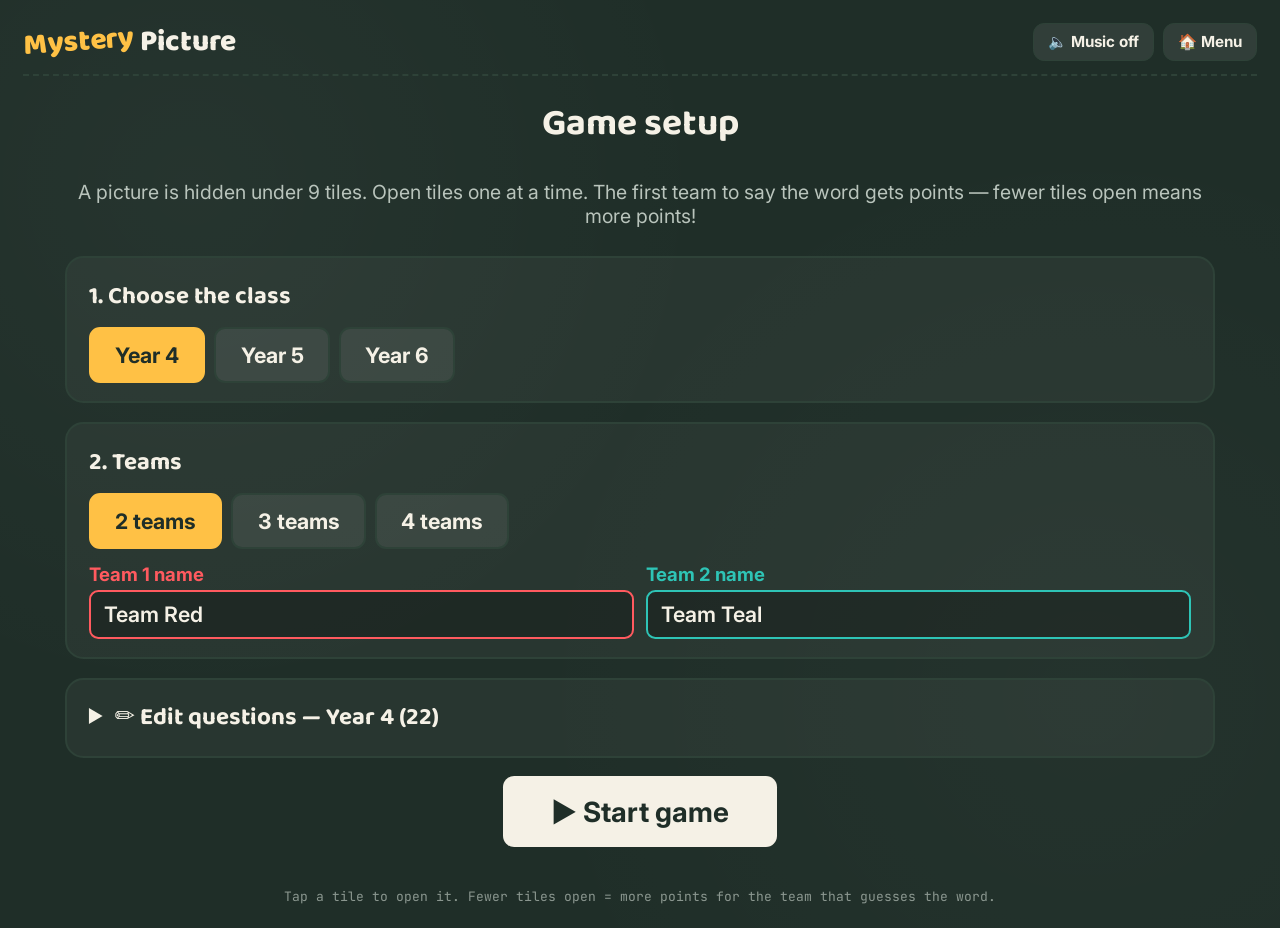
==== mystery-picture.html @ a343ed9e "English team games: menu, Splat, Tug of War, Mystery Picture, Sentence Scramble, Word Bomb Co-Author" ====
<!DOCTYPE html>
<html lang="en">
<head>
<meta charset="UTF-8">
<meta name="viewport" content="width=device-width, initial-scale=1.0">
<title>Mystery Picture — English Game</title>
<link rel="icon" href="data:image/svg+xml,<svg xmlns=%22http://www.w3.org/2000/svg%22 viewBox=%220 0 100 100%22><text y=%22.9em%22 font-size=%2290%22>🖼️</text></svg>">
<link rel="preconnect" href="https://fonts.googleapis.com">
<link href="https://fonts.googleapis.com/css2?family=Baloo+2:wght@500;700;800&family=Inter:wght@400;600;700&family=JetBrains+Mono:wght@500;700&display=swap" rel="stylesheet">
<link rel="stylesheet" href="common.css">
<style>
.play{ display:flex; gap:clamp(16px, 3vw, 40px); align-items:center; justify-content:center; flex-wrap:wrap; }
.pic{
  --size:min(24rem, 86vw, 44vh);
  width:var(--size); height:var(--size);
  position:relative;
  border-radius:1rem;
  overflow:hidden;
  background:#F5F1E6;
  display:grid; place-items:center;
  flex:none;
}
.emoji{ font-size:calc(var(--size) * 0.72); line-height:1; user-select:none; }
.tiles{ position:absolute; inset:0; display:grid; grid-template-columns:repeat(3, 1fr); }
.tile{
  border-radius:0;
  border:2px solid var(--board);
  font-family:var(--font-display);
  font-size:calc(var(--size) * 0.14);
  color:var(--board);
  transition:opacity 0.35s ease, transform 0.35s ease;
}
.tile:nth-child(odd){ background:#FFC145; }
.tile:nth-child(even){ background:#2EC4B6; }
.tile:hover:not(:disabled){ transform:none; filter:brightness(1.1); }
.tile.gone{ opacity:0; transform:scale(0.6); pointer-events:none; }
.side{ text-align:center; flex:1 1 18rem; max-width:40rem; }
.topic{ font-family:var(--font-display); font-size:1.8rem; font-weight:700; }
.topic b{ color:var(--gold); }
.points-now{ font-size:1.3rem; color:var(--chalk-dim); margin-top:0.3rem; }
.points-now b{ font-size:2.2rem; color:var(--chalk); font-family:var(--font-display); margin-left:0.4rem; }
.word{ font-family:var(--font-display); font-weight:800; font-size:2.8rem; line-height:1.2; color:var(--gold); min-height:1.2em; visibility:hidden; text-transform:uppercase; }
.word.shown{ visibility:visible; }
.side .controls{ margin-top:0.6rem; }
#scores{ margin-top:clamp(12px, 2vw, 24px); }
</style>
</head>
<body>

<div class="app">
  <header class="topbar" id="topbar"></header>

  <div class="setup" id="setup"></div>

  <main id="game" class="hidden">
    <div class="stage">
      <div class="play">
        <div class="pic">
          <div class="emoji" id="emoji" aria-hidden="true"></div>
          <div class="tiles" id="tiles"></div>
        </div>
        <div class="side">
          <div class="stage-label">What is the mystery picture?</div>
          <div class="topic" id="topic"></div>
          <div class="points-now" id="pointsNow"></div>
          <div class="word" id="word"></div>
          <div class="controls">
            <button class="btn-ghost btn-big" id="prevBtn">← Previous</button>
            <button class="btn-ghost btn-big" id="answerBtn">Show Answer</button>
            <button class="btn-primary btn-big" id="nextBtn">Next Picture →</button>
          </div>
        </div>
      </div>
    </div>

    <div id="scores"></div>
  </main>

  <div class="footer-note">Tap a tile to open it. Fewer tiles open = more points for the team that guesses the word.</div>
</div>

<script src="common.js"></script>
<script>
/* ============================================================
   BUILT-IN PICTURES — vocabulary by topic
   (Year 4, 5, 6 — KSSR / CEFR A1–A2)
   ============================================================ */
const BANKS = {
  4: [
    { emoji: "🐘", word: "elephant", topic: "Animals" },
    { emoji: "🦒", word: "giraffe", topic: "Animals" },
    { emoji: "🐒", word: "monkey", topic: "Animals" },
    { emoji: "🐢", word: "turtle", topic: "Animals" },
    { emoji: "🐔", word: "chicken", topic: "Animals" },
    { emoji: "🦁", word: "lion", topic: "Animals" },
    { emoji: "🍉", word: "watermelon", topic: "Food" },
    { emoji: "🍌", word: "banana", topic: "Food" },
    { emoji: "🍞", word: "bread", topic: "Food" },
    { emoji: "🥚", word: "egg", topic: "Food" },
    { emoji: "🍦", word: "ice cream", topic: "Food" },
    { emoji: "🍕", word: "pizza", topic: "Food" },
    { emoji: "🚗", word: "car", topic: "Transport" },
    { emoji: "🚌", word: "bus", topic: "Transport" },
    { emoji: "🚲", word: "bicycle", topic: "Transport" },
    { emoji: "✈️", word: "aeroplane", topic: "Transport" },
    { emoji: "🏠", word: "house", topic: "Places" },
    { emoji: "🏫", word: "school", topic: "Places" },
    { emoji: "⚽", word: "football", topic: "Sports" },
    { emoji: "📚", word: "books", topic: "In the classroom" },
    { emoji: "✏️", word: "pencil", topic: "In the classroom" },
    { emoji: "⏰", word: "clock", topic: "At home" }
  ],
  5: [
    { emoji: "☀️", word: "sun", topic: "Weather" },
    { emoji: "🌧️", word: "rain", topic: "Weather" },
    { emoji: "🌈", word: "rainbow", topic: "Weather" },
    { emoji: "❄️", word: "snow", topic: "Weather" },
    { emoji: "⛈️", word: "storm", topic: "Weather" },
    { emoji: "🌙", word: "moon", topic: "In the sky" },
    { emoji: "🏸", word: "badminton", topic: "Sports" },
    { emoji: "🏀", word: "basketball", topic: "Sports" },
    { emoji: "🎣", word: "fishing", topic: "Hobbies" },
    { emoji: "🎸", word: "guitar", topic: "Music" },
    { emoji: "🛏️", word: "bed", topic: "At home" },
    { emoji: "📺", word: "television", topic: "At home" },
    { emoji: "🔑", word: "key", topic: "At home" },
    { emoji: "☂️", word: "umbrella", topic: "Things we use" },
    { emoji: "🎂", word: "cake", topic: "Food" },
    { emoji: "🍇", word: "grapes", topic: "Food" },
    { emoji: "🍍", word: "pineapple", topic: "Food" },
    { emoji: "🐙", word: "octopus", topic: "Sea animals" },
    { emoji: "🦈", word: "shark", topic: "Sea animals" },
    { emoji: "🐬", word: "dolphin", topic: "Sea animals" },
    { emoji: "🦀", word: "crab", topic: "Sea animals" },
    { emoji: "🐝", word: "bee", topic: "Insects" }
  ],
  6: [
    { emoji: "🌋", word: "volcano", topic: "Nature" },
    { emoji: "🏝️", word: "island", topic: "Nature" },
    { emoji: "🌳", word: "tree", topic: "Nature" },
    { emoji: "🌵", word: "cactus", topic: "Nature" },
    { emoji: "🚀", word: "rocket", topic: "Space" },
    { emoji: "🌍", word: "Earth", topic: "Space" },
    { emoji: "🔭", word: "telescope", topic: "Space" },
    { emoji: "💻", word: "laptop", topic: "Technology" },
    { emoji: "📷", word: "camera", topic: "Technology" },
    { emoji: "🤖", word: "robot", topic: "Technology" },
    { emoji: "🎤", word: "microphone", topic: "Technology" },
    { emoji: "🚑", word: "ambulance", topic: "Health" },
    { emoji: "💊", word: "medicine", topic: "Health" },
    { emoji: "🦷", word: "tooth", topic: "Health" },
    { emoji: "🧼", word: "soap", topic: "Health" },
    { emoji: "♻️", word: "recycle", topic: "Environment" },
    { emoji: "🗑️", word: "rubbish bin", topic: "Environment" },
    { emoji: "🚢", word: "ship", topic: "Travel" },
    { emoji: "🚂", word: "train", topic: "Travel" },
    { emoji: "🗺️", word: "map", topic: "Travel" },
    { emoji: "🧳", word: "suitcase", topic: "Travel" },
    { emoji: "🏰", word: "castle", topic: "Places" }
  ]
};

/* ============================================================
   GAME
   ============================================================ */
const MAX_POINTS = 10;   // 1 tile open = 9 points ... all 9 open = 1 point
let teams = [], pictures = [], index = 0, gameOver = false;
let opened = [];   // per picture: which tiles the teacher opened
let wonBy = [];    // per picture: { team, points } or null
let shown = [];    // per picture: answer revealed

const $ = id => document.getElementById(id);
const prevBtn = $("prevBtn"), nextBtn = $("nextBtn"), answerBtn = $("answerBtn");

const pointsFor = i => Math.max(1, MAX_POINTS - opened[i].length);

function startGame(game){
  teams = game.teams.map(t => ({ ...t, score: 0 }));
  pictures = game.questions;
  index = 0; gameOver = false;
  opened = pictures.map(() => []);
  wonBy = pictures.map(() => null);
  shown = pictures.map(() => false);
  render();
}

function render(){
  const p = pictures[index], won = wonBy[index], done = won || shown[index];
  $("emoji").textContent = p.emoji;
  $("topic").innerHTML = `Topic: <b>${EG.esc(p.topic)}</b>`;
  $("word").textContent = p.word;
  $("word").classList.toggle("shown", !!done);
  $("pointsNow").innerHTML = won
    ? `${EG.esc(teams[won.team].name)} got it!<b>+${won.points} points</b>`
    : `Points if you guess now:<b>${pointsFor(index)}</b>`;

  $("tiles").replaceChildren(...Array.from({ length: 9 }, (_, i) => EG.h("button", {
    className: "tile" + (done || opened[index].includes(i) ? " gone" : ""),
    title: `Open tile ${i + 1}`,
    onclick: () => openTile(i)
  }, String(i + 1))));

  answerBtn.disabled = !!done;
  prevBtn.disabled = index === 0;
  nextBtn.textContent = index === pictures.length - 1 ? "🏁 See the winner" : "Next Picture →";
  nextBtn.disabled = gameOver;
  EG.setCounter(`Picture ${index + 1} / ${pictures.length}`);

  EG.scoreboard($("scores"), teams, {
    score: t => t.score,
    button: { label: "✅ Got it!", disabled: t => gameOver || (won && teams[won.team] === t), onclick: (t, i) => award(i) }
  });
}

function openTile(i){
  if (gameOver || opened[index].includes(i)) return;
  opened[index].push(i);
  EG.sfx.pop();
  render();
}

// one winner per picture; tapping another team moves the points to them
function award(t){
  const before = wonBy[index];
  if (gameOver || before?.team === t) return;
  const points = before ? before.points : pointsFor(index);
  if (before) teams[before.team].score -= points;
  teams[t].score += points;
  wonBy[index] = { team: t, points };
  EG.sfx.correct();
  render();
  EG.bump(t);
}

function finish(){
  gameOver = true;
  render();
  EG.winnerByScore(teams, t => t.score, ["point", "points"]);
}

answerBtn.onclick = () => { shown[index] = true; EG.sfx.pop(); render(); };
prevBtn.onclick = () => { if (index > 0){ index--; render(); } };
nextBtn.onclick = () => { if (index < pictures.length - 1){ index++; render(); } else finish(); };

EG.init({
  id: "mystery-picture",
  titleHTML: `<span class="drip">Mystery</span> Picture`,
  banks: BANKS,
  fields: [
    { key: "emoji", label: "Picture (emoji)" },
    { key: "word", label: "Answer word", grow: 2 },
    { key: "topic", label: "Topic hint", grow: 2 }
  ],
  editorHint: "For the picture, paste one emoji (on Windows press ⊞ Win + . to open the emoji keyboard).",
  howTo: "A picture is hidden under 9 tiles. Open tiles one at a time. The first team to say the word gets points — fewer tiles open means more points!",
  start: startGame,
  finish
});
</script>

</body>
</html>
---- common.css ----
/* ============================================================
   English Team Games — shared styles (chalkboard theme)
   ============================================================ */
:root{
  --board:        #1F2E28;   /* chalkboard green-black background */
  --board-line:   #2E4238;   /* subtle chalk-line accent          */
  --chalk:        #F5F1E6;   /* chalk-white text                  */
  --chalk-dim:    #B9C4BC;   /* muted chalk (secondary text)      */
  --gold:         #FFC145;
  --danger:       #E6484D;
  --ok:           #2FBF71;

  --font-display: 'Baloo 2', system-ui, sans-serif;
  --font-body:    'Inter', system-ui, sans-serif;
  --font-mono:    'JetBrains Mono', monospace;
}

/* everything is sized in rem, so this one line scales the whole
   game: bigger on a projector, smaller on a phone */
html{ font-size:clamp(15px, 1.45vw, 26px); }

*{ box-sizing:border-box; }

html,body{
  margin:0; padding:0; min-height:100%;
  background:var(--board);
  color:var(--chalk);
  font-family:var(--font-body);
}
body{
  background-image:
    radial-gradient(circle at 15% 20%, rgba(255,255,255,0.03) 0, transparent 40%),
    radial-gradient(circle at 85% 75%, rgba(255,255,255,0.025) 0, transparent 45%);
}

.app{
  min-height:100vh;
  max-width:1700px;
  margin:0 auto;
  display:flex;
  flex-direction:column;
  padding:clamp(10px, 1.8vw, 28px);
  gap:clamp(10px, 1.4vw, 20px);
}
.hidden{ display:none !important; }

/* ---------------- top bar ---------------- */
.topbar{
  display:flex;
  align-items:center;
  justify-content:space-between;
  flex-wrap:wrap;
  gap:0.6rem;
  border-bottom:2px dashed var(--board-line);
  padding-bottom:0.7rem;
}
.title{
  font-family:var(--font-display);
  font-weight:800;
  font-size:1.6rem;
  line-height:1.1;
}
.topbar button{ font-size:0.82rem; padding:0.45rem 0.75rem; }
.title .drip{ color:var(--gold); display:inline-block; transform:rotate(-4deg); }
.version-tag{
  font-family:var(--font-mono);
  font-size:0.4em;
  vertical-align:super;
  color:#2EC4B6;
  background:rgba(46,196,182,0.15);
  border:1px solid #2EC4B6;
  padding:2px 8px;
  border-radius:999px;
  margin-left:6px;
}
.bar-btns{ display:flex; align-items:center; gap:0.5rem; flex-wrap:wrap; }
.counter{
  font-family:var(--font-mono);
  font-weight:700;
  font-size:0.78rem;
  color:var(--chalk-dim);
  background:rgba(255,255,255,0.06);
  border:1px solid var(--board-line);
  padding:0.45rem 0.8rem;
  border-radius:999px;
}

/* ---------------- buttons ---------------- */
button, .btn-link{
  font-family:var(--font-body);
  font-weight:700;
  font-size:0.95rem;
  border:none;
  border-radius:0.6rem;
  padding:0.6rem 1rem;
  cursor:pointer;
  transition:transform 0.12s ease, filter 0.12s ease;
  color:var(--chalk);
  text-decoration:none;
  display:inline-block;
  text-align:center;
}
button:hover:not(:disabled), .btn-link:hover{ transform:translateY(-2px); filter:brightness(1.08); }
button:active:not(:disabled){ transform:translateY(0); }
button:disabled{ opacity:0.35; cursor:not-allowed; }
button:focus-visible, .btn-link:focus-visible, input:focus-visible, summary:focus-visible{
  outline:3px solid var(--gold); outline-offset:2px;
}

.btn-primary{ background:var(--chalk); color:var(--board); }
.btn-ghost{ background:rgba(255,255,255,0.08); border:1px solid var(--board-line); }
.btn-danger{ background:var(--danger); }
.btn-ok{ background:var(--ok); color:#06210f; }
.btn-big{ font-size:1.2rem; padding:0.8rem 1.4rem; }

/* ---------------- question stage ---------------- */
.stage{
  background:rgba(255,255,255,0.04);
  border:2px solid var(--board-line);
  border-radius:1.1rem;
  padding:clamp(14px, 2vw, 32px);
  text-align:center;
  position:relative;
}
.stage-label{
  font-family:var(--font-mono);
  font-size:0.75rem;
  letter-spacing:2px;
  text-transform:uppercase;
  color:var(--chalk-dim);
  margin-bottom:0.6rem;
}
.question-text{
  font-family:var(--font-display);
  font-weight:700;
  font-size:2.4rem;
  line-height:1.25;
  min-height:1.3em;
  overflow-wrap:anywhere;
}
.stage-name{ color:var(--gold); display:inline-block; margin-top:6px; transform:rotate(-2deg); }
.answer-text{
  font-family:var(--font-display);
  font-weight:700;
  font-size:1.8rem;
  color:var(--gold);
  display:none;
  margin-top:0.6rem;
}
.answer-text.shown{ display:block; }
.controls{
  margin-top:1rem;
  display:flex;
  justify-content:center;
  gap:0.6rem;
  flex-wrap:wrap;
}

/* ---------------- score cards (points games) ---------------- */
.scoreboard{
  display:grid;
  grid-template-columns:repeat(auto-fit, minmax(13rem, 1fr));
  gap:clamp(10px, 1.6vw, 20px);
}
.score-card{
  border:3px solid var(--c);
  border-radius:1rem;
  padding:0.6rem 0.8rem;
  text-align:center;
  background:rgba(255,255,255,0.04);
  display:grid;
  grid-template-columns:auto 1fr;   /* score | button (or lives) side by side */
  align-items:center;
  gap:0.3rem 0.8rem;
  transition:filter 0.3s ease, box-shadow 0.3s ease;
}
.score-card .sc-name{ grid-column:1 / -1; font-family:var(--font-display); font-weight:800; font-size:1.5rem; line-height:1.2; color:var(--c); overflow-wrap:anywhere; }
.score-card .sc-score{ font-family:var(--font-display); font-weight:800; font-size:2.4rem; line-height:1; min-width:1.6ch; }
.score-card .sc-extra{ font-size:1.1rem; letter-spacing:2px; }
.score-card.turn{ box-shadow:0 0 0 6px var(--c); background:rgba(255,255,255,0.1); }
.score-card.out{ filter:grayscale(1) brightness(0.55); }
.score-card.bump{ animation:bump 0.45s ease; }
@keyframes bump{ 50%{ transform:scale(1.07); } }

/* ---------------- modals (confirm + winner) ---------------- */
.modal-backdrop{
  position:fixed; inset:0;
  background:rgba(0,0,0,0.62);
  display:flex;
  align-items:center;
  justify-content:center;
  z-index:50;
  padding:16px;
}
.modal{
  background:var(--board);
  border:2px solid var(--board-line);
  border-radius:1rem;
  padding:1.5rem;
  max-width:34rem;
  width:100%;
  max-height:100%;
  overflow:auto;
  text-align:center;
}
.modal h3{ font-family:var(--font-display); margin:0 0 0.4rem; font-size:1.8rem; line-height:1.2; }
.modal p{ color:var(--chalk-dim); margin:0 0 1rem; font-size:1.1rem; }
.modal-btns{ display:flex; flex-direction:column; gap:0.6rem; margin-top:1rem; }
.trophy{ font-size:5rem; line-height:1.1; animation:trophyPop 0.6s cubic-bezier(.2,1.4,.4,1) both; }
.winner-title{ color:var(--gold); font-size:2.2rem !important; }
.score-lines{ list-style:none; padding:0; margin:0.5rem 0; font-size:1.3rem; font-weight:700; }
.score-lines li{ padding:0.25rem 0; }
@keyframes trophyPop{
  0%{ transform:scale(0) rotate(-20deg); opacity:0; }
  70%{ transform:scale(1.2) rotate(8deg); opacity:1; }
  100%{ transform:scale(1) rotate(0deg); }
}

/* ---------------- setup screen ---------------- */
.setup{ display:flex; flex-direction:column; gap:1rem; max-width:62rem; width:100%; margin:0 auto; }
.setup h2{ font-family:var(--font-display); font-size:2rem; margin:0; text-align:center; }
.setup-card{
  background:rgba(255,255,255,0.04);
  border:2px solid var(--board-line);
  border-radius:1rem;
  padding:1rem 1.2rem;
}
.setup-card h3{ font-family:var(--font-display); font-size:1.3rem; margin:0 0 0.6rem; }
.setup-card summary{ font-family:var(--font-display); font-size:1.3rem; font-weight:700; cursor:pointer; }
.seg{ display:flex; flex-wrap:wrap; gap:0.5rem; }
.seg button{ background:rgba(255,255,255,0.08); border:2px solid var(--board-line); font-size:1.15rem; padding:0.7rem 1.3rem; }
.seg button.on{ background:var(--gold); border-color:var(--gold); color:var(--board); }
.name-inputs{ display:grid; grid-template-columns:repeat(auto-fit, minmax(14rem, 1fr)); gap:0.6rem; margin-top:0.8rem; }
.name-input{ display:flex; flex-direction:column; gap:0.25rem; font-weight:700; color:var(--c); }
input[type="text"]{
  font:600 1rem var(--font-body);
  color:var(--chalk);
  background:rgba(0,0,0,0.25);
  border:2px solid var(--board-line);
  border-radius:0.5rem;
  padding:0.5rem 0.7rem;
  width:100%;
  min-width:0;
}
.name-input input{ border-color:var(--c); font-size:1.15rem; }
.hint{ color:var(--chalk-dim); font-size:0.9rem; margin:0.5rem 0; }
.q-rows{ display:flex; flex-direction:column; gap:0.45rem; max-height:60vh; overflow:auto; padding-right:4px; }
.q-row{ display:flex; gap:0.4rem; align-items:center; flex-wrap:wrap; }
.q-row input{ flex:1 1 10rem; }
.q-num{ font-family:var(--font-mono); color:var(--chalk-dim); width:2rem; text-align:right; }
.q-del{ padding:0.45rem 0.7rem; }
.start-row{ text-align:center; }
.start-row .btn-big{ font-size:1.5rem; padding:1rem 2.6rem; }
.error{ color:#ff9a9d; font-weight:700; min-height:1.2em; }

.footer-note{
  text-align:center;
  font-family:var(--font-mono);
  font-size:0.7rem;
  color:var(--chalk-dim);
  opacity:0.7;
}

@media (prefers-reduced-motion: reduce){
  *{ animation-duration:0.01ms !important; transition-duration:0.01ms !important; }
}
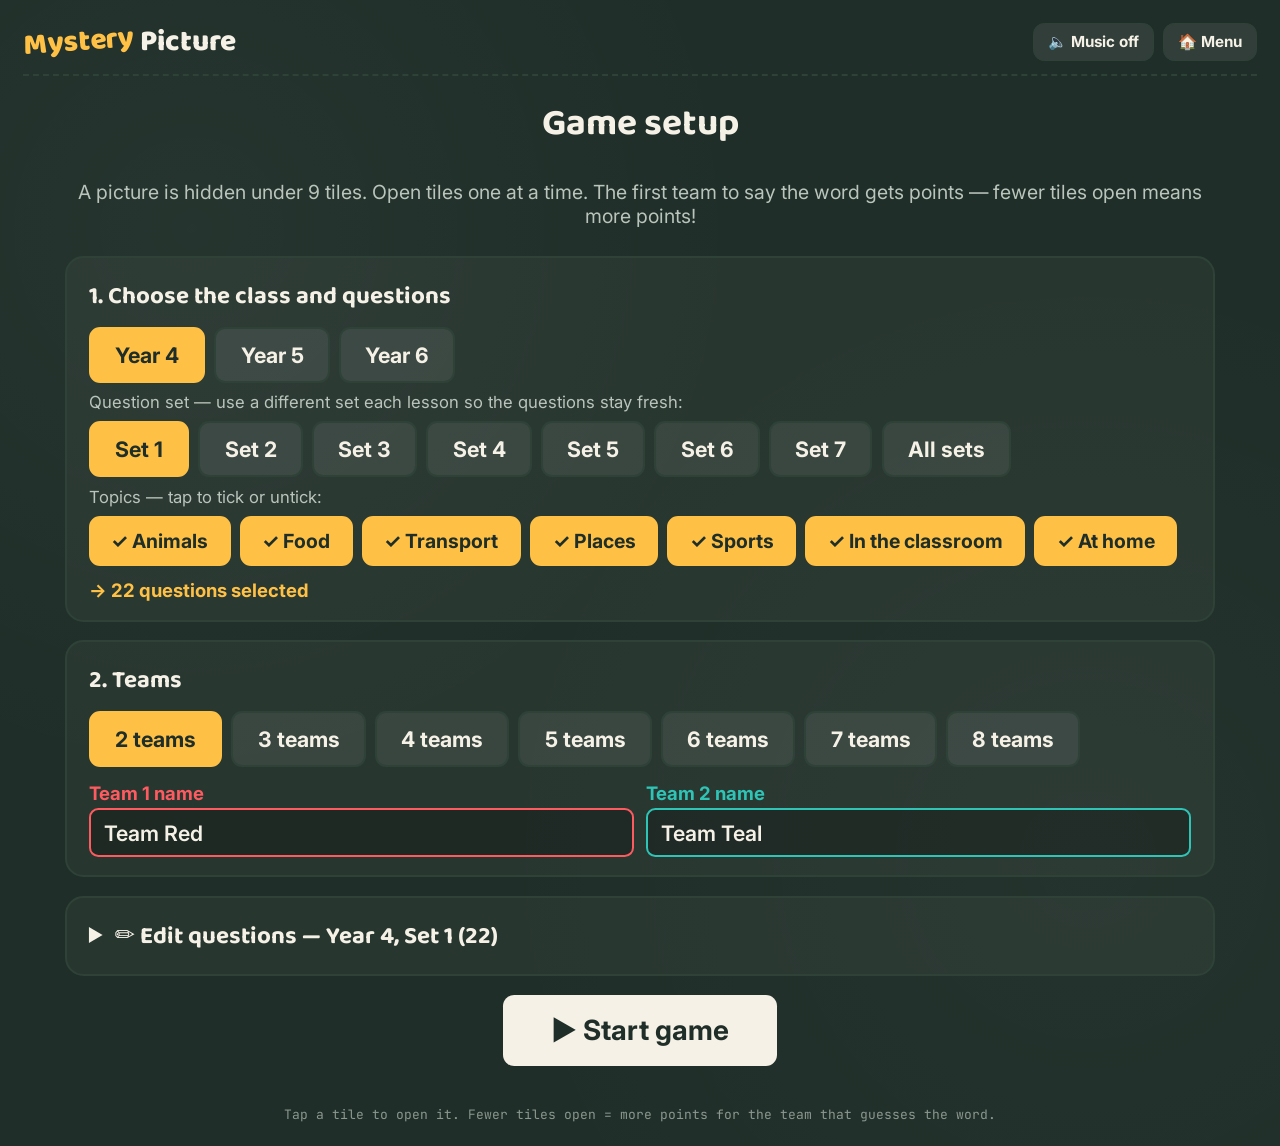
==== commit e0928f91: "Add Question Sets 2-7, category tick boxes and up to 8 teams - 6 new question sets per year (Year 4," ====
--- a/mystery-picture.html
+++ b/mystery-picture.html
@@ -80,6 +80,7 @@
 </div>
 
 <script src="common.js"></script>
+<script src="sets/mystery-picture.js"></script>
 <script>
 /* ============================================================
    BUILT-IN PICTURES — vocabulary by topic
@@ -246,12 +247,15 @@
   id: "mystery-picture",
   titleHTML: `<span class="drip">Mystery</span> Picture`,
   banks: BANKS,
+  moreSets: MORE_SETS,
+  categoryOf: q => q.topic,
+  categoryLabel: "Topics",
   fields: [
     { key: "emoji", label: "Picture (emoji)" },
     { key: "word", label: "Answer word", grow: 2 },
     { key: "topic", label: "Topic hint", grow: 2 }
   ],
-  editorHint: "For the picture, paste one emoji (on Windows press ⊞ Win + . to open the emoji keyboard).",
+  editorHint: "For the picture, paste one emoji (on Windows press ⊞ Win + . to open the emoji keyboard). The topic is also used for the tick boxes.",
   howTo: "A picture is hidden under 9 tiles. Open tiles one at a time. The first team to say the word gets points — fewer tiles open means more points!",
   start: startGame,
   finish
--- a/common.css
+++ b/common.css
@@ -162,6 +162,14 @@
   grid-template-columns:repeat(auto-fit, minmax(13rem, 1fr));
   gap:clamp(10px, 1.6vw, 20px);
 }
+/* 5–8 teams: two even rows, smaller cards so everyone fits on the projector */
+.scoreboard.many{ grid-template-columns:repeat(var(--cols, 4), 1fr); gap:clamp(8px, 1.2vw, 14px); }
+.scoreboard.many .score-card{ padding:0.45rem 0.6rem; gap:0.2rem 0.6rem; }
+.scoreboard.many .sc-name{ font-size:1.2rem; }
+.scoreboard.many .sc-score{ font-size:2rem; }
+.scoreboard.many .sc-extra{ font-size:0.95rem; letter-spacing:1px; }
+.scoreboard.many .btn-big{ font-size:1rem; padding:0.55rem 0.6rem; }
+@media (max-width: 900px){ .scoreboard.many{ grid-template-columns:repeat(2, 1fr); } }
 .score-card{
   border:3px solid var(--c);
   border-radius:1rem;
@@ -264,3 +272,9 @@
 @media (prefers-reduced-motion: reduce){
   *{ animation-duration:0.01ms !important; transition-duration:0.01ms !important; }
 }
+
+/* ---------------- question sets and categories (setup screen) ---------------- */
+.seg.cats button{ font-size:1.05rem; padding:0.6rem 1.1rem; }
+.seg.cats button:not(.on){ color:var(--chalk-dim); text-decoration:line-through; }
+.q-count{ font-weight:700; margin:0.7rem 0 0; color:var(--gold); }
+.q-count.none{ color:var(--danger); }
